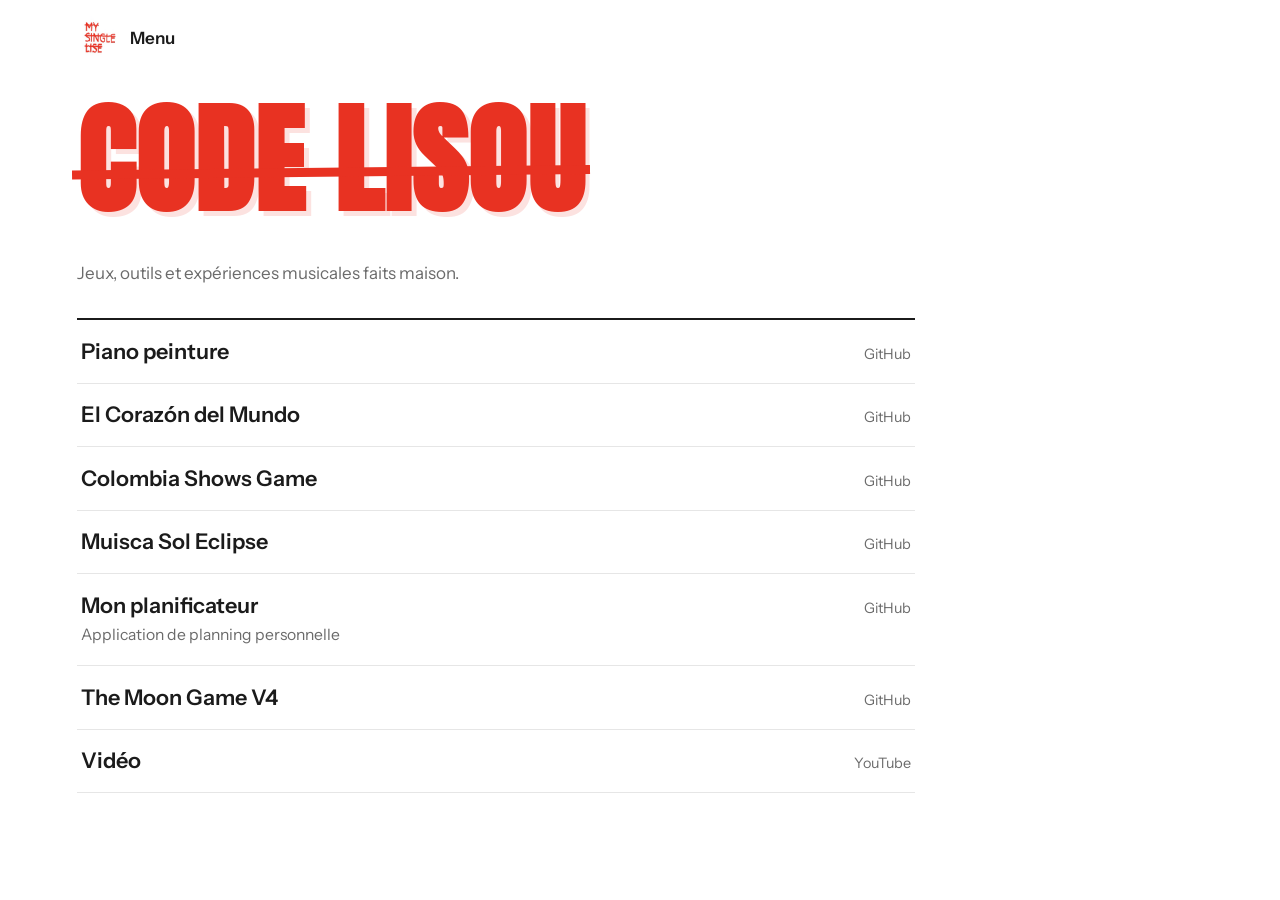
==== code.html @ 65d205a1 "Add files via upload" ====
<!doctype html>
<html lang="fr">
<head>
<meta charset="utf-8">
<meta name="viewport" content="width=device-width,initial-scale=1">
<title>Code Lisou – Lise Chemla</title>
<meta name="description" content="Code Lisou : jeux, outils et expériences de Lise Chemla.">
<link rel="icon" href="assets/poster.png">
<link rel="stylesheet" href="style.css">
</head>
<body>
<header class="top"><a href="menu.html"><img src="assets/poster.png" alt=""><span>Menu</span></a></header>
<main>
<h1 class="word">Code Lisou</h1>
<p class="lead">Jeux, outils et expériences musicales faits maison.</p>
<ul class="links">
<li><a href="https://github.com/mysinglelise/pianopeinture" target="_blank" rel="noopener"><span class="t">Piano peinture</span><span class="h">GitHub</span></a></li>
<li><a href="https://github.com/mysinglelise/corazon" target="_blank" rel="noopener"><span class="t">El Corazón del Mundo</span><span class="h">GitHub</span></a></li>
<li><a href="https://github.com/mysinglelise/ColombiaShowsGame" target="_blank" rel="noopener"><span class="t">Colombia Shows Game</span><span class="h">GitHub</span></a></li>
<li><a href="https://github.com/mysinglelise/MuiscaSolEclipse" target="_blank" rel="noopener"><span class="t">Muisca Sol Eclipse</span><span class="h">GitHub</span></a></li>
<li><a href="https://github.com/mysinglelise/monplanificateur" target="_blank" rel="noopener"><span class="t">Mon planificateur</span><span class="h">GitHub</span><span class="d">Application de planning personnelle</span></a></li>
<li><a href="https://github.com/mysinglelise/themoongameV4" target="_blank" rel="noopener"><span class="t">The Moon Game V4</span><span class="h">GitHub</span></a></li>
<li><a href="https://www.youtube.com/watch?v=2zElMu8Io-w" target="_blank" rel="noopener"><span class="t">Vidéo</span><span class="h">YouTube</span></a></li>
</ul>
</main>
</body>
</html>
---- style.css ----
@font-face{font-family:Anton;src:url(assets/fonts/anton-latin-400-normal.woff2) format("woff2");font-weight:400;font-display:swap;unicode-range:U+0000-00FF,U+0131,U+0152-0153,U+02BB-02BC,U+02C6,U+02DA,U+02DC,U+2000-206F,U+20AC,U+2122,U+2191,U+2193,U+2212,U+2215,U+FEFF,U+FFFD}
@font-face{font-family:"Instrument Sans";src:url(assets/fonts/instrument-sans-latin-400-normal.woff2) format("woff2");font-weight:400;font-display:swap}
@font-face{font-family:"Instrument Sans";src:url(assets/fonts/instrument-sans-latin-600-normal.woff2) format("woff2");font-weight:600;font-display:swap}
:root{
  --red:#E83222;
  --paper:#ffffff;
  --ink:#1b1b1b;
  --mute:#6b6b6b;
  --rule:#e6e6e6;
}
*{box-sizing:border-box;margin:0;padding:0}
html{-webkit-text-size-adjust:100%}
body{
  background:var(--paper);color:var(--ink);
  font-family:"Instrument Sans",system-ui,sans-serif;
  font-size:1.0625rem;line-height:1.55;min-height:100vh;
}
a{color:inherit}
:focus-visible{outline:3px solid var(--red);outline-offset:4px}

/* ---------- accueil ---------- */
.intro{
  display:flex;flex-direction:column;align-items:center;justify-content:center;
  min-height:100vh;min-height:100dvh;text-decoration:none;gap:1.25rem;padding:1rem;
}
.intro video{
  width:min(78vmin,440px);height:auto;display:block;
  mix-blend-mode:multiply; /* fond blanc de la vidéo = fond de la page */
}
.intro span{color:var(--mute);font-size:.95rem;opacity:0;transition:opacity .6s}
.intro.ready span{opacity:1}
.intro:hover span,.intro:focus-visible span{color:var(--red)}

/* ---------- menu ---------- */
.menu{
  min-height:100vh;min-height:100dvh;display:flex;flex-direction:column;
  justify-content:center;padding:2rem clamp(1rem,6vw,5rem);
}
.menu nav{display:flex;flex-direction:column;gap:clamp(.25rem,2vh,1.25rem)}
.choice{
  display:flex;align-items:baseline;gap:1.5rem;flex-wrap:wrap;
  text-decoration:none;width:fit-content;max-width:100%;
}
.word{
  position:relative;display:inline-block;
  font-family:Anton,Impact,sans-serif;text-transform:uppercase;
  color:var(--red);line-height:1;letter-spacing:.01em;
  font-size:clamp(3rem,13vw,9rem);white-space:nowrap;
  text-shadow:.04em .04em 0 rgba(232,50,34,.14);
}
/* la rature, comme dans le logo */
.word::after{
  content:"";position:absolute;left:-.04em;right:-.04em;top:54%;
  height:.075em;background:var(--red);transform-origin:right center;
  transition:transform .35s cubic-bezier(.7,0,.2,1);
  transform:rotate(-.6deg);
}
.choice:hover .word::after,.choice:focus-visible .word::after{transform:rotate(-.6deg) scaleX(0)}
.hint{color:var(--mute);font-size:1rem;max-width:22ch}
.choice:hover .hint,.choice:focus-visible .hint{color:var(--ink)}
@media (hover:none){.word::after{transform:rotate(-.6deg)!important}}

/* ---------- pages intérieures ---------- */
.top{
  display:flex;align-items:center;justify-content:space-between;
  padding:1rem clamp(1rem,6vw,5rem);
}
.top a{text-decoration:none;display:flex;align-items:center;gap:.6rem;font-weight:600}
.top img{width:44px;height:44px;mix-blend-mode:multiply}
.top a:hover{color:var(--red)}
main{padding:1rem clamp(1rem,6vw,5rem) 5rem;max-width:62rem}
h1.word{font-size:clamp(3rem,12vw,7.5rem);margin:.5rem 0 2.5rem}
h1.word::after{transform:rotate(-.6deg)}
h2{
  font-family:Anton,Impact,sans-serif;font-weight:400;text-transform:uppercase;
  color:var(--red);font-size:clamp(1.6rem,4vw,2.4rem);letter-spacing:.02em;
  margin:3.5rem 0 1rem;
}
.lead{max-width:60ch;margin-bottom:2rem;color:var(--mute)}

.links{list-style:none;border-top:2px solid var(--ink)}
.links li{border-bottom:1px solid var(--rule)}
.links a{
  display:grid;grid-template-columns:1fr auto;gap:.25rem 1.5rem;align-items:baseline;
  padding:1.1rem .25rem;text-decoration:none;
}
.links .t{font-size:1.35rem;font-weight:600;line-height:1.25}
.links .d{grid-column:1;color:var(--mute);font-size:.98rem}
.links .h{grid-column:2;grid-row:1;color:var(--mute);font-size:.9rem;text-align:right}
.links a:hover .t,.links a:focus-visible .t{color:var(--red);text-decoration:underline;text-decoration-thickness:.1em;text-underline-offset:.2em}
.links a:hover{background:#fff6f5}

.embeds{display:grid;gap:1rem;grid-template-columns:repeat(auto-fit,minmax(min(100%,22rem),1fr))}
.embeds iframe{width:100%;border:0;border-radius:12px;background:#f3f3f3}
.video{aspect-ratio:16/9}
.empty{
  border:2px dashed var(--rule);padding:1.5rem;color:var(--mute);max-width:60ch;
}
footer{padding:2rem clamp(1rem,6vw,5rem);color:var(--mute);font-size:.9rem}
@media (max-width:560px){
  .links a{grid-template-columns:1fr}
  .links .h{grid-column:1;grid-row:auto;text-align:left}
}
@media (prefers-reduced-motion:reduce){*{transition:none!important}}
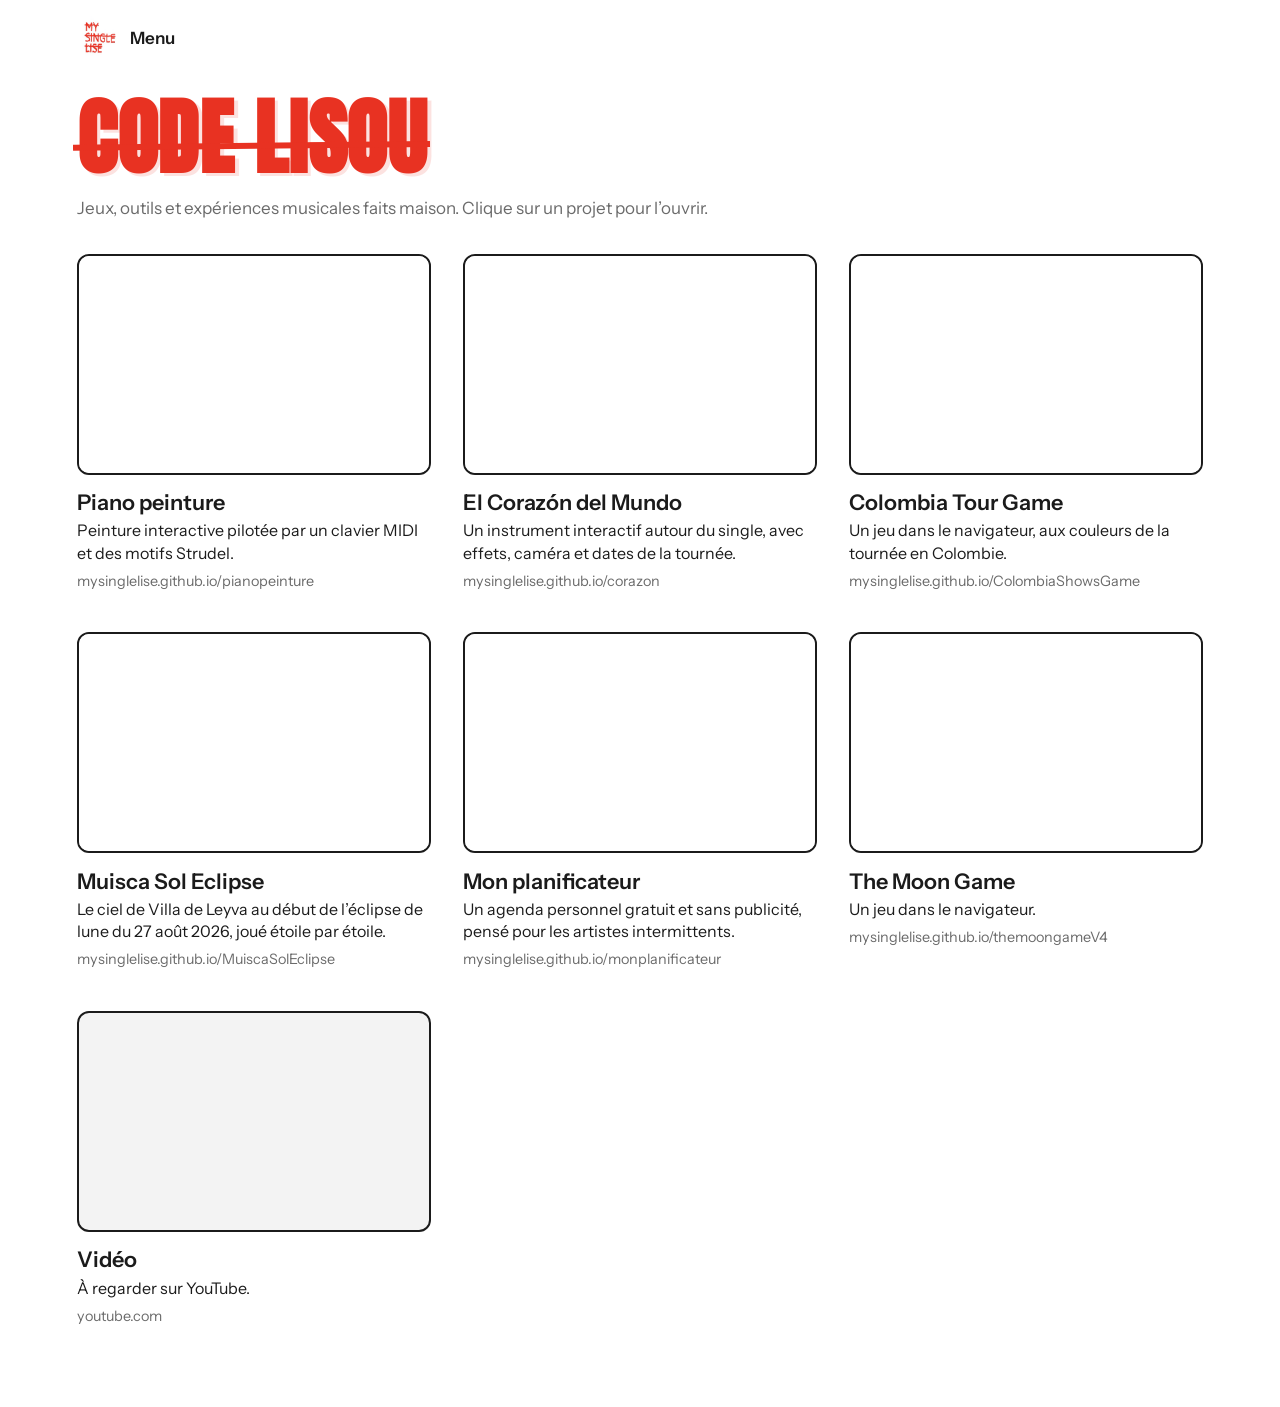
==== commit afba82cd: "Add files via upload" ====
--- a/code.html
+++ b/code.html
@@ -4,24 +4,120 @@
 <meta charset="utf-8">
 <meta name="viewport" content="width=device-width,initial-scale=1">
 <title>Code Lisou – Lise Chemla</title>
-<meta name="description" content="Code Lisou : jeux, outils et expériences de Lise Chemla.">
+<meta name="description" content="Code Lisou : jeux, outils et expériences musicales de Lise Chemla.">
 <link rel="icon" href="assets/poster.png">
 <link rel="stylesheet" href="style.css">
+<style>
+/* Cette page a son propre style : tout est ici. */
+main.code{max-width:90rem}
+.code h1.word{font-size:clamp(3rem,8vw,5.2rem);margin:.25rem 0 1rem}
+.code .lead{margin-bottom:2rem}
+.projs{list-style:none;display:grid;gap:2.5rem 2rem;grid-template-columns:repeat(3,minmax(0,1fr))}
+@media (max-width:1000px){.projs{grid-template-columns:repeat(2,minmax(0,1fr))}}
+@media (max-width:620px){.projs{grid-template-columns:minmax(0,1fr)}}
+
+.proj{position:relative}
+.shot{
+  position:relative;aspect-ratio:16/10;overflow:hidden;background:#f3f3f3;
+  border:2px solid var(--ink);border-radius:12px;
+  transition:transform .25s cubic-bezier(.3,1.6,.5,1),box-shadow .25s;
+}
+.proj:hover .shot,.proj:focus-within .shot{transform:translateY(-4px);box-shadow:0 .5rem 0 var(--red)}
+.shot img{position:absolute;inset:0;width:100%;height:100%;object-fit:cover;display:block}
+/* miniature vivante : la page du projet, réduite et non cliquable */
+.shot iframe{
+  position:absolute;left:0;top:0;width:1280px;height:800px;border:0;
+  transform-origin:0 0;pointer-events:none;background:#fff;
+}
+.proj h2{font-family:"Instrument Sans",sans-serif;text-transform:none;color:var(--ink);font-size:1.35rem;font-weight:600;letter-spacing:0;margin:.9rem 0 .2rem;line-height:1.25}
+.proj-link{text-decoration:none}
+.proj-link::after{content:"";position:absolute;inset:0;z-index:2} /* toute la carte est cliquable */
+.proj-link:focus-visible{outline:none}
+.proj:focus-within .shot{outline:3px solid var(--red);outline-offset:4px}
+.proj:hover h2 a,.proj:focus-within h2 a{color:var(--red);text-decoration:underline;text-decoration-thickness:.1em;text-underline-offset:.2em}
+.proj p{color:var(--ink);font-size:1rem;line-height:1.4;max-width:42ch}
+.host{display:block;color:var(--mute);font-size:.9rem;margin-top:.35rem}
+@media (prefers-reduced-motion:reduce){.shot{transition:none}}
+</style>
 </head>
 <body>
 <header class="top"><a href="menu.html"><img src="assets/poster.png" alt=""><span>Menu</span></a></header>
-<main>
+<main class="code">
 <h1 class="word">Code Lisou</h1>
-<p class="lead">Jeux, outils et expériences musicales faits maison.</p>
-<ul class="links">
-<li><a href="https://github.com/mysinglelise/pianopeinture" target="_blank" rel="noopener"><span class="t">Piano peinture</span><span class="h">GitHub</span></a></li>
-<li><a href="https://github.com/mysinglelise/corazon" target="_blank" rel="noopener"><span class="t">El Corazón del Mundo</span><span class="h">GitHub</span></a></li>
-<li><a href="https://github.com/mysinglelise/ColombiaShowsGame" target="_blank" rel="noopener"><span class="t">Colombia Shows Game</span><span class="h">GitHub</span></a></li>
-<li><a href="https://github.com/mysinglelise/MuiscaSolEclipse" target="_blank" rel="noopener"><span class="t">Muisca Sol Eclipse</span><span class="h">GitHub</span></a></li>
-<li><a href="https://github.com/mysinglelise/monplanificateur" target="_blank" rel="noopener"><span class="t">Mon planificateur</span><span class="h">GitHub</span><span class="d">Application de planning personnelle</span></a></li>
-<li><a href="https://github.com/mysinglelise/themoongameV4" target="_blank" rel="noopener"><span class="t">The Moon Game V4</span><span class="h">GitHub</span></a></li>
-<li><a href="https://www.youtube.com/watch?v=2zElMu8Io-w" target="_blank" rel="noopener"><span class="t">Vidéo</span><span class="h">YouTube</span></a></li>
+<p class="lead">Jeux, outils et expériences musicales faits maison. Clique sur un projet pour l’ouvrir.</p>
+<ul class="projs">
+<li class="proj">
+<div class="shot" data-slug="pianopeinture" data-url="https://mysinglelise.github.io/pianopeinture/"></div>
+<h2><a class="proj-link" href="https://mysinglelise.github.io/pianopeinture/" target="_blank" rel="noopener">Piano peinture</a></h2>
+<p>Peinture interactive pilotée par un clavier MIDI et des motifs Strudel.</p>
+<span class="host">mysinglelise.github.io/pianopeinture</span>
+</li>
+<li class="proj">
+<div class="shot" data-slug="corazon" data-url="https://mysinglelise.github.io/corazon/"></div>
+<h2><a class="proj-link" href="https://mysinglelise.github.io/corazon/" target="_blank" rel="noopener">El Corazón del Mundo</a></h2>
+<p>Un instrument interactif autour du single, avec effets, caméra et dates de la tournée.</p>
+<span class="host">mysinglelise.github.io/corazon</span>
+</li>
+<li class="proj">
+<div class="shot" data-slug="colombiashowsgame" data-url="https://mysinglelise.github.io/ColombiaShowsGame/"></div>
+<h2><a class="proj-link" href="https://mysinglelise.github.io/ColombiaShowsGame/" target="_blank" rel="noopener">Colombia Tour Game</a></h2>
+<p>Un jeu dans le navigateur, aux couleurs de la tournée en Colombie.</p>
+<span class="host">mysinglelise.github.io/ColombiaShowsGame</span>
+</li>
+<li class="proj">
+<div class="shot" data-slug="muiscasoleclipse" data-url="https://mysinglelise.github.io/MuiscaSolEclipse/"></div>
+<h2><a class="proj-link" href="https://mysinglelise.github.io/MuiscaSolEclipse/" target="_blank" rel="noopener">Muisca Sol Eclipse</a></h2>
+<p>Le ciel de Villa de Leyva au début de l’éclipse de lune du 27 août 2026, joué étoile par étoile.</p>
+<span class="host">mysinglelise.github.io/MuiscaSolEclipse</span>
+</li>
+<li class="proj">
+<div class="shot" data-slug="monplanificateur" data-url="https://mysinglelise.github.io/monplanificateur/"></div>
+<h2><a class="proj-link" href="https://mysinglelise.github.io/monplanificateur/" target="_blank" rel="noopener">Mon planificateur</a></h2>
+<p>Un agenda personnel gratuit et sans publicité, pensé pour les artistes intermittents.</p>
+<span class="host">mysinglelise.github.io/monplanificateur</span>
+</li>
+<li class="proj">
+<div class="shot" data-slug="themoongame" data-url="https://mysinglelise.github.io/themoongameV4/"></div>
+<h2><a class="proj-link" href="https://mysinglelise.github.io/themoongameV4/" target="_blank" rel="noopener">The Moon Game</a></h2>
+<p>Un jeu dans le navigateur.</p>
+<span class="host">mysinglelise.github.io/themoongameV4</span>
+</li>
+<li class="proj">
+<div class="shot has-img"><img src="https://img.youtube.com/vi/2zElMu8Io-w/hqdefault.jpg" alt="" loading="lazy" onerror="this.remove()"></div>
+<h2><a class="proj-link" href="https://www.youtube.com/watch?v=2zElMu8Io-w" target="_blank" rel="noopener">Vidéo</a></h2>
+<p>À regarder sur YouTube.</p>
+<span class="host">youtube.com</span>
+</li>
 </ul>
+<script>
+/* Aperçu de chaque projet :
+   1) si une image existe dans assets/apercus/<nom>.jpg (ou .png, .webp, .gif), on l'affiche ;
+   2) sinon on montre la page du projet en miniature, chargée seulement quand la carte arrive à l'écran. */
+(function(){
+  var exts=['jpg','png','webp','gif'];
+  function fit(shot){var f=shot.querySelector('iframe');if(f)f.style.transform='scale('+(shot.clientWidth/1280)+')';}
+  function live(shot){
+    var f=document.createElement('iframe');
+    f.src=shot.dataset.url;f.loading='lazy';f.tabIndex=-1;f.setAttribute('aria-hidden','true');f.title='';
+    f.setAttribute('sandbox','allow-scripts allow-same-origin');
+    shot.appendChild(f);fit(shot);
+  }
+  function tryImage(shot,i){
+    if(i>=exts.length){live(shot);return;}
+    var img=new Image();
+    img.onload=function(){img.alt='';shot.appendChild(img);shot.classList.add('has-img');};
+    img.onerror=function(){tryImage(shot,i+1);};
+    img.src='assets/apercus/'+shot.dataset.slug+'.'+exts[i];
+  }
+  var shots=[].slice.call(document.querySelectorAll('.shot[data-slug]'));
+  var io='IntersectionObserver' in window?new IntersectionObserver(function(es){
+    es.forEach(function(e){if(e.isIntersecting){io.unobserve(e.target);tryImage(e.target,0);}});
+  },{rootMargin:'200px'}):null;
+  shots.forEach(function(s){io?io.observe(s):tryImage(s,0);});
+  if('ResizeObserver' in window){var ro=new ResizeObserver(function(es){es.forEach(function(e){fit(e.target);});});shots.forEach(function(s){ro.observe(s);});}
+  else window.addEventListener('resize',function(){shots.forEach(fit);});
+})();
+</script>
 </main>
 </body>
 </html>
--- a/style.css
+++ b/style.css
@@ -68,7 +68,7 @@
 .top a{text-decoration:none;display:flex;align-items:center;gap:.6rem;font-weight:600}
 .top img{width:44px;height:44px;mix-blend-mode:multiply}
 .top a:hover{color:var(--red)}
-main{padding:1rem clamp(1rem,6vw,5rem) 5rem;max-width:62rem}
+main{padding:1rem clamp(1rem,6vw,5rem) 5rem;max-width:80rem}
 h1.word{font-size:clamp(3rem,12vw,7.5rem);margin:.5rem 0 2.5rem}
 h1.word::after{transform:rotate(-.6deg)}
 h2{
@@ -78,7 +78,7 @@
 }
 .lead{max-width:60ch;margin-bottom:2rem;color:var(--mute)}
 
-.links{list-style:none;border-top:2px solid var(--ink)}
+.links{list-style:none;border-top:2px solid var(--ink);max-width:62rem}
 .links li{border-bottom:1px solid var(--rule)}
 .links a{
   display:grid;grid-template-columns:1fr auto;gap:.25rem 1.5rem;align-items:baseline;
@@ -102,3 +102,38 @@
   .links .h{grid-column:1;grid-row:auto;text-align:left}
 }
 @media (prefers-reduced-motion:reduce){*{transition:none!important}}
+
+/* ---------- grandes cartes animées ---------- */
+.shows{list-style:none;display:grid;gap:3rem}
+.show{display:block;text-decoration:none}
+.stage{
+  display:block;position:relative;overflow:hidden;aspect-ratio:16/9;background:var(--red);
+  border-bottom:4px solid var(--red);
+}
+.stage video,.stage img{width:100%;height:100%;object-fit:cover;display:block;transition:transform .6s}
+.stage.strip{display:grid;grid-template-columns:repeat(4,1fr);gap:3px;background:#fff}
+.stage.strip>*{min-width:0;overflow:hidden}
+.stage.strip video,.stage.strip img{object-position:center 12%}
+.stage video[src*="oiseaux"]{object-position:center 40%}
+.stage::after{ /* voile pour la lisibilité du titre */
+  content:"";position:absolute;inset:auto 0 0 0;height:55%;pointer-events:none;
+  background:linear-gradient(to top,rgba(0,0,0,.55),rgba(0,0,0,0));
+}
+.stage h2{
+  position:absolute;z-index:1;left:clamp(1rem,3vw,2.25rem);bottom:clamp(.8rem,2.5vw,1.75rem);right:1rem;
+  margin:0;color:#fff;font-size:clamp(2rem,7vw,5.25rem);line-height:.98;letter-spacing:.01em;
+  text-shadow:.04em .04em 0 rgba(232,50,34,.9);
+}
+.show:hover .stage video,.show:hover .stage img,
+.show:focus-visible .stage video,.show:focus-visible .stage img{transform:scale(1.04)}
+.show .d{display:block;max-width:60ch;margin-top:1rem;font-size:1.1rem}
+.show .go{
+  display:inline-block;margin-top:.7rem;font-weight:600;color:var(--red);
+  border-bottom:2px solid var(--red);padding-bottom:.1rem;
+}
+.show:hover .go,.show:focus-visible .go{background:var(--red);color:#fff;border-color:var(--red)}
+@media (max-width:640px){
+  .stage{aspect-ratio:1/1}
+  .stage.strip{grid-template-columns:repeat(2,1fr);grid-template-rows:repeat(2,1fr)}
+  .stage.strip video,.stage.strip img{object-position:center 18%}
+}
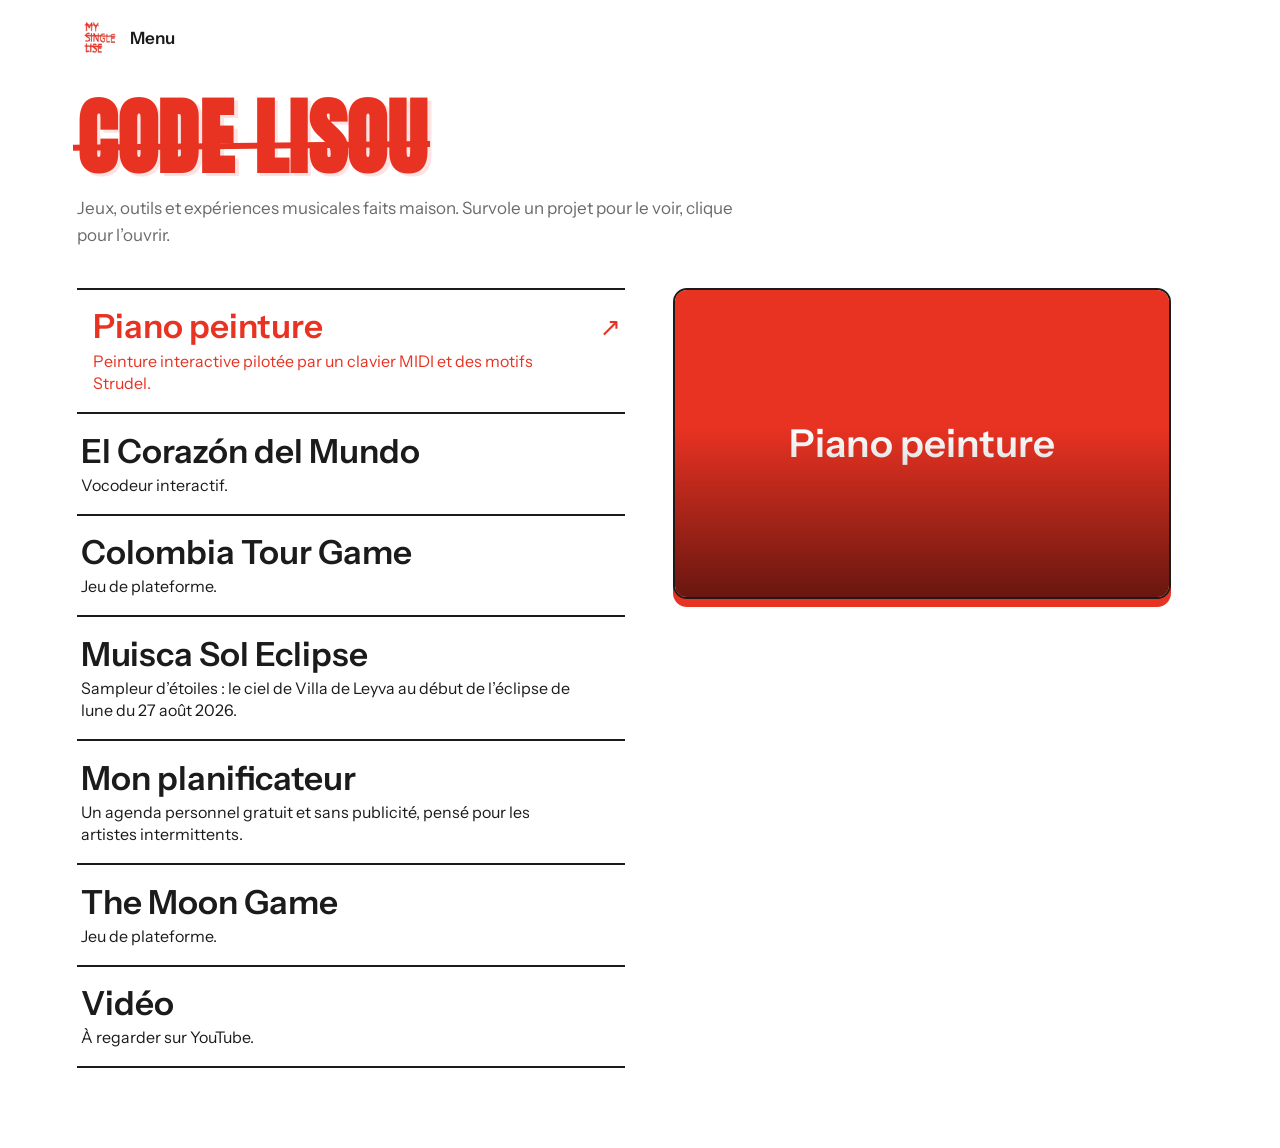
==== commit d992c6e8: "Add files via upload" ====
--- a/code.html
+++ b/code.html
@@ -9,113 +9,79 @@
 <link rel="stylesheet" href="style.css">
 <style>
 /* Cette page a son propre style : tout est ici. */
-main.code{max-width:90rem}
+main.code{max-width:78rem}
 .code h1.word{font-size:clamp(3rem,8vw,5.2rem);margin:.25rem 0 1rem}
-.code .lead{margin-bottom:2rem}
-.projs{list-style:none;display:grid;gap:2.5rem 2rem;grid-template-columns:repeat(3,minmax(0,1fr))}
-@media (max-width:1000px){.projs{grid-template-columns:repeat(2,minmax(0,1fr))}}
-@media (max-width:620px){.projs{grid-template-columns:minmax(0,1fr)}}
-
-.proj{position:relative}
-.shot{
-  position:relative;aspect-ratio:16/10;overflow:hidden;background:#f3f3f3;
-  border:2px solid var(--ink);border-radius:12px;
-  transition:transform .25s cubic-bezier(.3,1.6,.5,1),box-shadow .25s;
+.code .lead{margin-bottom:2.5rem}
+.wrap{display:grid;grid-template-columns:minmax(0,1.1fr) minmax(0,1fr);gap:3rem;align-items:start}
+.list{list-style:none;border-top:2px solid var(--ink)}
+.row{border-bottom:2px solid var(--ink)}
+.row a{display:grid;grid-template-columns:1fr auto;gap:.15rem 1rem;padding:1.1rem .25rem;text-decoration:none;color:var(--ink);transition:padding .2s,color .2s}
+.row .t{font-family:"Instrument Sans",sans-serif;font-weight:600;font-size:clamp(1.5rem,2.6vw,2.1rem);line-height:1.15}
+.row .d{grid-column:1;font-size:1rem;line-height:1.4;max-width:46ch}
+.row .go{grid-row:1;grid-column:2;font-size:1.6rem;opacity:0;transform:translate(-6px,6px);transition:.2s}
+.row.on a,.row a:focus-visible{color:var(--red);padding-left:1rem;outline:none}
+.row.on .go,.row a:focus-visible .go{opacity:1;transform:none}
+.stage{position:sticky;top:2rem;aspect-ratio:16/10;border:2px solid var(--ink);border-radius:14px;overflow:hidden;background:#f3f3f3;box-shadow:0 .5rem 0 var(--red)}
+.layer{position:absolute;inset:0;opacity:0;transition:opacity .25s;display:flex;align-items:center;justify-content:center;background:var(--c);color:#fff;
+  font-family:"Instrument Sans",sans-serif;font-weight:600;font-size:clamp(1.6rem,3vw,2.4rem);text-align:center;padding:1rem}
+.layer.on{opacity:1}
+.layer img{position:absolute;inset:0;width:100%;height:100%;object-fit:cover}
+@media (max-width:820px){
+  .wrap{grid-template-columns:1fr}
+  .stage{display:none}
+  .row .go{opacity:1;transform:none}
 }
-.proj:hover .shot,.proj:focus-within .shot{transform:translateY(-4px);box-shadow:0 .5rem 0 var(--red)}
-.shot img{position:absolute;inset:0;width:100%;height:100%;object-fit:cover;display:block}
-/* miniature vivante : la page du projet, réduite et non cliquable */
-.shot iframe{
-  position:absolute;left:0;top:0;width:1280px;height:800px;border:0;
-  transform-origin:0 0;pointer-events:none;background:#fff;
-}
-.proj h2{font-family:"Instrument Sans",sans-serif;text-transform:none;color:var(--ink);font-size:1.35rem;font-weight:600;letter-spacing:0;margin:.9rem 0 .2rem;line-height:1.25}
-.proj-link{text-decoration:none}
-.proj-link::after{content:"";position:absolute;inset:0;z-index:2} /* toute la carte est cliquable */
-.proj-link:focus-visible{outline:none}
-.proj:focus-within .shot{outline:3px solid var(--red);outline-offset:4px}
-.proj:hover h2 a,.proj:focus-within h2 a{color:var(--red);text-decoration:underline;text-decoration-thickness:.1em;text-underline-offset:.2em}
-.proj p{color:var(--ink);font-size:1rem;line-height:1.4;max-width:42ch}
-.host{display:block;color:var(--mute);font-size:.9rem;margin-top:.35rem}
-@media (prefers-reduced-motion:reduce){.shot{transition:none}}
+@media (prefers-reduced-motion:reduce){.layer,.row a,.row .go{transition:none}}
 </style>
 </head>
 <body>
 <header class="top"><a href="menu.html"><img src="assets/poster.png" alt=""><span>Menu</span></a></header>
 <main class="code">
 <h1 class="word">Code Lisou</h1>
-<p class="lead">Jeux, outils et expériences musicales faits maison. Clique sur un projet pour l’ouvrir.</p>
-<ul class="projs">
-<li class="proj">
-<div class="shot" data-slug="pianopeinture" data-url="https://mysinglelise.github.io/pianopeinture/"></div>
-<h2><a class="proj-link" href="https://mysinglelise.github.io/pianopeinture/" target="_blank" rel="noopener">Piano peinture</a></h2>
-<p>Peinture interactive pilotée par un clavier MIDI et des motifs Strudel.</p>
-<span class="host">mysinglelise.github.io/pianopeinture</span>
-</li>
-<li class="proj">
-<div class="shot" data-slug="corazon" data-url="https://mysinglelise.github.io/corazon/"></div>
-<h2><a class="proj-link" href="https://mysinglelise.github.io/corazon/" target="_blank" rel="noopener">El Corazón del Mundo</a></h2>
-<p>Un instrument interactif autour du single, avec effets, caméra et dates de la tournée.</p>
-<span class="host">mysinglelise.github.io/corazon</span>
-</li>
-<li class="proj">
-<div class="shot" data-slug="colombiashowsgame" data-url="https://mysinglelise.github.io/ColombiaShowsGame/"></div>
-<h2><a class="proj-link" href="https://mysinglelise.github.io/ColombiaShowsGame/" target="_blank" rel="noopener">Colombia Tour Game</a></h2>
-<p>Un jeu dans le navigateur, aux couleurs de la tournée en Colombie.</p>
-<span class="host">mysinglelise.github.io/ColombiaShowsGame</span>
-</li>
-<li class="proj">
-<div class="shot" data-slug="muiscasoleclipse" data-url="https://mysinglelise.github.io/MuiscaSolEclipse/"></div>
-<h2><a class="proj-link" href="https://mysinglelise.github.io/MuiscaSolEclipse/" target="_blank" rel="noopener">Muisca Sol Eclipse</a></h2>
-<p>Le ciel de Villa de Leyva au début de l’éclipse de lune du 27 août 2026, joué étoile par étoile.</p>
-<span class="host">mysinglelise.github.io/MuiscaSolEclipse</span>
-</li>
-<li class="proj">
-<div class="shot" data-slug="monplanificateur" data-url="https://mysinglelise.github.io/monplanificateur/"></div>
-<h2><a class="proj-link" href="https://mysinglelise.github.io/monplanificateur/" target="_blank" rel="noopener">Mon planificateur</a></h2>
-<p>Un agenda personnel gratuit et sans publicité, pensé pour les artistes intermittents.</p>
-<span class="host">mysinglelise.github.io/monplanificateur</span>
-</li>
-<li class="proj">
-<div class="shot" data-slug="themoongame" data-url="https://mysinglelise.github.io/themoongameV4/"></div>
-<h2><a class="proj-link" href="https://mysinglelise.github.io/themoongameV4/" target="_blank" rel="noopener">The Moon Game</a></h2>
-<p>Un jeu dans le navigateur.</p>
-<span class="host">mysinglelise.github.io/themoongameV4</span>
-</li>
-<li class="proj">
-<div class="shot has-img"><img src="https://img.youtube.com/vi/2zElMu8Io-w/hqdefault.jpg" alt="" loading="lazy" onerror="this.remove()"></div>
-<h2><a class="proj-link" href="https://www.youtube.com/watch?v=2zElMu8Io-w" target="_blank" rel="noopener">Vidéo</a></h2>
-<p>À regarder sur YouTube.</p>
-<span class="host">youtube.com</span>
-</li>
+<p class="lead">Jeux, outils et expériences musicales faits maison. Survole un projet pour le voir, clique pour l’ouvrir.</p>
+<div class="wrap">
+<ul class="list">
+<li class="row" data-slug="pianopeinture"><a href="https://mysinglelise.github.io/pianopeinture/" target="_blank" rel="noopener"><span class="t">Piano peinture</span><span class="d">Peinture interactive pilotée par un clavier MIDI et des motifs Strudel.</span><span class="go" aria-hidden="true">↗</span></a></li>
+<li class="row" data-slug="corazon"><a href="https://mysinglelise.github.io/corazon/" target="_blank" rel="noopener"><span class="t">El Corazón del Mundo</span><span class="d">Vocodeur interactif.</span><span class="go" aria-hidden="true">↗</span></a></li>
+<li class="row" data-slug="colombiashowsgame"><a href="https://mysinglelise.github.io/ColombiaShowsGame/" target="_blank" rel="noopener"><span class="t">Colombia Tour Game</span><span class="d">Jeu de plateforme.</span><span class="go" aria-hidden="true">↗</span></a></li>
+<li class="row" data-slug="muiscasoleclipse"><a href="https://mysinglelise.github.io/MuiscaSolEclipse/" target="_blank" rel="noopener"><span class="t">Muisca Sol Eclipse</span><span class="d">Sampleur d’étoiles : le ciel de Villa de Leyva au début de l’éclipse de lune du 27 août 2026.</span><span class="go" aria-hidden="true">↗</span></a></li>
+<li class="row" data-slug="monplanificateur"><a href="https://mysinglelise.github.io/monplanificateur/" target="_blank" rel="noopener"><span class="t">Mon planificateur</span><span class="d">Un agenda personnel gratuit et sans publicité, pensé pour les artistes intermittents.</span><span class="go" aria-hidden="true">↗</span></a></li>
+<li class="row" data-slug="themoongame"><a href="https://mysinglelise.github.io/themoongameV4/" target="_blank" rel="noopener"><span class="t">The Moon Game</span><span class="d">Jeu de plateforme.</span><span class="go" aria-hidden="true">↗</span></a></li>
+<li class="row" data-slug="video"><a href="https://www.youtube.com/watch?v=2zElMu8Io-w" target="_blank" rel="noopener"><span class="t">Vidéo</span><span class="d">À regarder sur YouTube.</span><span class="go" aria-hidden="true">↗</span></a></li>
 </ul>
+<div class="stage" aria-hidden="true">
+<div class="layer" data-slug="pianopeinture" style="--c:#E83222"><span>Piano peinture</span></div>
+<div class="layer" data-slug="corazon" style="--c:#c0392b"><span>El Corazón del Mundo</span></div>
+<div class="layer" data-slug="colombiashowsgame" style="--c:#2f8fd8"><span>Colombia Tour Game</span></div>
+<div class="layer" data-slug="muiscasoleclipse" style="--c:#1b1f4b"><span>Muisca Sol Eclipse</span></div>
+<div class="layer" data-slug="monplanificateur" style="--c:#1fa36b"><span>Mon planificateur</span></div>
+<div class="layer" data-slug="themoongame" style="--c:#3b3f9e"><span>The Moon Game</span></div>
+<div class="layer" data-slug="video" style="--c:#222"><span>Vidéo</span></div>
+</div>
+</div>
 <script>
-/* Aperçu de chaque projet :
-   1) si une image existe dans assets/apercus/<nom>.jpg (ou .png, .webp, .gif), on l'affiche ;
-   2) sinon on montre la page du projet en miniature, chargée seulement quand la carte arrive à l'écran. */
+/* Aperçus : déposer assets/apercus/<nom>.jpg (ou .png, .webp, .gif). Sans image, un aplat de couleur avec le titre. */
 (function(){
   var exts=['jpg','png','webp','gif'];
-  function fit(shot){var f=shot.querySelector('iframe');if(f)f.style.transform='scale('+(shot.clientWidth/1280)+')';}
-  function live(shot){
-    var f=document.createElement('iframe');
-    f.src=shot.dataset.url;f.loading='lazy';f.tabIndex=-1;f.setAttribute('aria-hidden','true');f.title='';
-    f.setAttribute('sandbox','allow-scripts allow-same-origin');
-    shot.appendChild(f);fit(shot);
+  var rows=[].slice.call(document.querySelectorAll('.row')),layers=[].slice.call(document.querySelectorAll('.layer'));
+  function show(slug){
+    rows.forEach(function(r){r.classList.toggle('on',r.dataset.slug===slug);});
+    layers.forEach(function(l){l.classList.toggle('on',l.dataset.slug===slug);});
   }
-  function tryImage(shot,i){
-    if(i>=exts.length){live(shot);return;}
-    var img=new Image();
-    img.onload=function(){img.alt='';shot.appendChild(img);shot.classList.add('has-img');};
-    img.onerror=function(){tryImage(shot,i+1);};
-    img.src='assets/apercus/'+shot.dataset.slug+'.'+exts[i];
-  }
-  var shots=[].slice.call(document.querySelectorAll('.shot[data-slug]'));
-  var io='IntersectionObserver' in window?new IntersectionObserver(function(es){
-    es.forEach(function(e){if(e.isIntersecting){io.unobserve(e.target);tryImage(e.target,0);}});
-  },{rootMargin:'200px'}):null;
-  shots.forEach(function(s){io?io.observe(s):tryImage(s,0);});
-  if('ResizeObserver' in window){var ro=new ResizeObserver(function(es){es.forEach(function(e){fit(e.target);});});shots.forEach(function(s){ro.observe(s);});}
-  else window.addEventListener('resize',function(){shots.forEach(fit);});
+  layers.forEach(function(l){
+    (function t(i){
+      if(i>=exts.length)return;
+      var img=new Image();
+      img.onload=function(){img.alt='';l.insertBefore(img,l.firstChild);l.querySelector('span').style.display='none';};
+      img.onerror=function(){t(i+1);};
+      img.src='assets/apercus/'+l.dataset.slug+'.'+exts[i];
+    })(0);
+  });
+  rows.forEach(function(r){
+    r.addEventListener('mouseenter',function(){show(r.dataset.slug);});
+    r.addEventListener('focusin',function(){show(r.dataset.slug);});
+  });
+  show(rows[0].dataset.slug);
 })();
 </script>
 </main>
